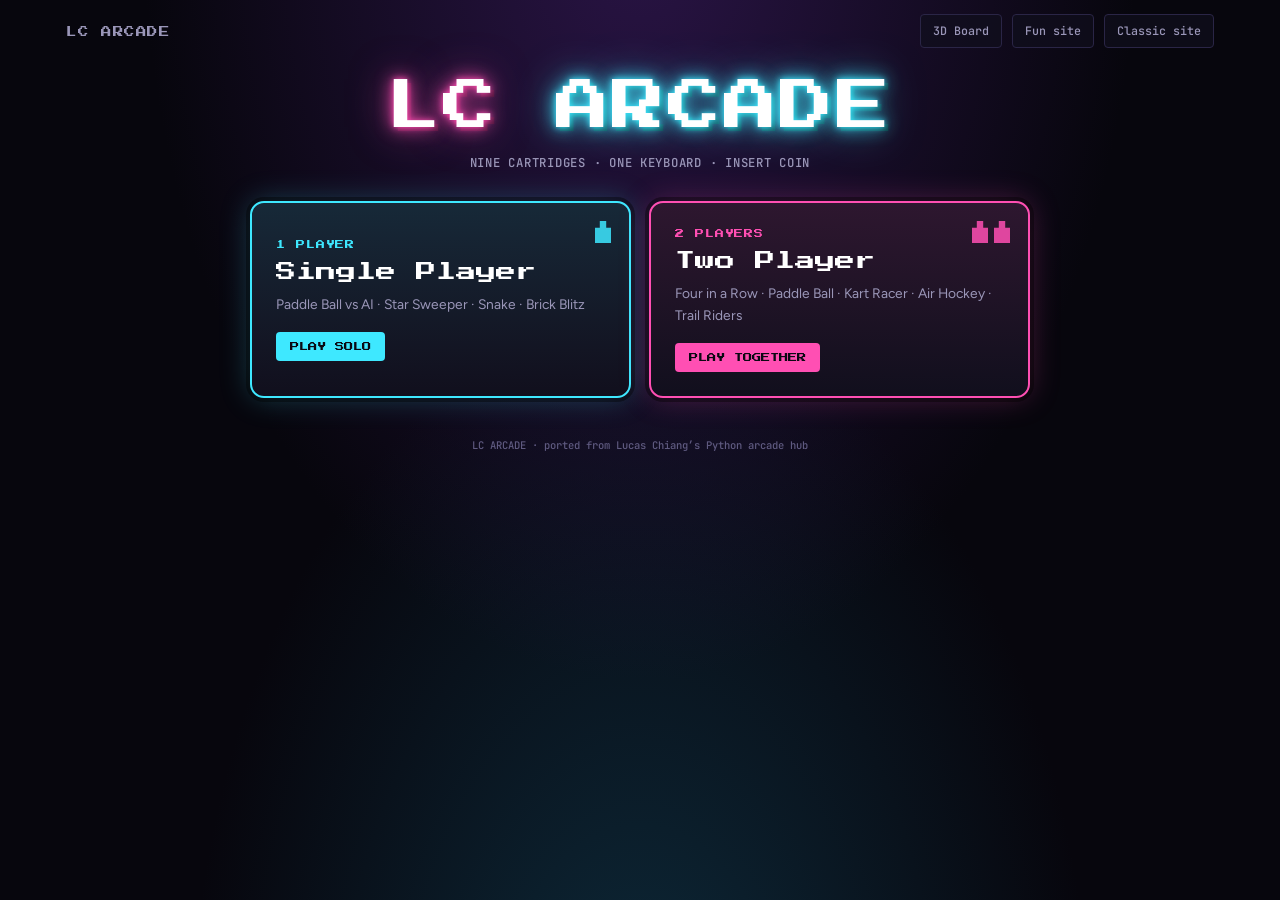
==== arcade.html @ 2b87413f "Add LC Arcade: nine-game web port of the Python arcade hub Reached by typing 'game' or 'arcade' in t" ====
<!doctype html>
<html lang="en">
<head>
<meta charset="UTF-8">
<meta name="viewport" content="width=device-width, initial-scale=1.0, viewport-fit=cover">
<meta name="description" content="LC Arcade — nine retro games by Lucas Chiang. Four solo, five for two players on one keyboard.">
<title>LC Arcade</title>
<link rel="icon" type="image/svg+xml" href="assets/favicon.svg">
<link rel="preconnect" href="https://fonts.googleapis.com">
<link rel="preconnect" href="https://fonts.gstatic.com" crossorigin>
<link rel="stylesheet" href="https://fonts.googleapis.com/css2?family=Press+Start+2P&family=JetBrains+Mono:wght@400;500;700&family=Figtree:wght@400;500;600&display=swap">
<style>
/* One committed look: an arcade cabinet in a dark room. Neon marquee, CRT glass, cartridge slots. */
:root{
  --bg:#07060d; --panel:#110f1d; --panel2:#181530; --fg:#f2f0ff; --muted:#9a96b8; --line:#2a2546;
  --cyan:#3ee8ff; --pink:#ff4fb3; --amber:#ffc23e; --green:#46f08f; --red:#ff5b6b; --violet:#a98bff;
  --pixel:"Press Start 2P",ui-monospace,monospace; --mono:"JetBrains Mono",ui-monospace,Menlo,monospace; --body:"Figtree",system-ui,sans-serif;
  color-scheme:dark;
}
*{box-sizing:border-box}
[hidden]{display:none!important}
html,body{margin:0;min-height:100%;background:var(--bg);color:var(--fg);font:15px/1.6 var(--body);-webkit-font-smoothing:antialiased}
body{background:radial-gradient(ellipse at 50% -10%,#2a1446 0%,transparent 55%),radial-gradient(ellipse at 50% 120%,#0d2a3a 0%,transparent 50%),var(--bg);min-height:100vh}
a{color:inherit}
button{font:inherit;color:inherit}
:focus-visible{outline:2px solid var(--amber);outline-offset:3px}
.wrap{max-width:1180px;margin:0 auto;padding-inline:16px;padding-block:0}

/* top bar */
.top{display:flex;align-items:center;gap:10px;flex-wrap:wrap;padding:calc(14px + env(safe-area-inset-top,0px)) 0 10px}
.top .sp{flex:1}
.lnk{display:inline-flex;align-items:center;gap:6px;height:34px;padding:0 12px;border:1px solid var(--line);border-radius:4px;text-decoration:none;font:500 .78rem var(--mono);color:var(--muted);background:rgba(17,15,29,.7)}
.lnk:hover{color:var(--fg);border-color:var(--cyan)}
.brand{font:400 .7rem var(--pixel);letter-spacing:.06em;text-decoration:none;color:var(--muted)}

/* marquee */
.marquee{margin:18px auto 8px;text-align:center;position:relative}
.marquee h1{margin:0;font:400 clamp(1.6rem,6vw,3.6rem)/1.15 var(--pixel);letter-spacing:.04em;color:#fff;
  text-shadow:0 0 6px var(--pink),0 0 18px var(--pink),0 0 42px rgba(255,79,179,.6),4px 4px 0 #3a0f2e}
.marquee h1 span{color:#fff;text-shadow:0 0 6px var(--cyan),0 0 18px var(--cyan),0 0 42px rgba(62,232,255,.6),4px 4px 0 #0b2b33}
.marquee p{margin:16px 0 0;font:500 .82rem var(--mono);color:var(--muted);letter-spacing:.06em}
.flick{animation:flick 6s infinite}
@keyframes flick{0%,96%,100%{opacity:1}97%{opacity:.55}98%{opacity:1}99%{opacity:.7}}
@media (prefers-reduced-motion: reduce){.flick{animation:none}}

/* mode picker */
.modes{display:grid;grid-template-columns:repeat(2,minmax(0,1fr));gap:18px;margin:30px auto 0;max-width:780px}
.mode{all:unset;cursor:pointer;position:relative;padding:26px 24px 24px;border:2px solid var(--c);border-radius:14px;background:linear-gradient(180deg,color-mix(in srgb,var(--c) 12%,var(--panel)),var(--panel));
  box-shadow:0 0 0 4px rgba(0,0,0,.4),0 0 30px color-mix(in srgb,var(--c) 25%,transparent);transition:transform .15s,box-shadow .15s;overflow:hidden}
.mode:hover,.mode:focus-visible{transform:translateY(-4px);box-shadow:0 0 0 4px rgba(0,0,0,.4),0 0 44px color-mix(in srgb,var(--c) 45%,transparent)}
.mode:focus-visible{outline:2px solid var(--amber);outline-offset:4px}
.mode .k{font:400 .6rem var(--pixel);color:var(--c);letter-spacing:.1em}
.mode h2{margin:10px 0 8px;font:400 clamp(1rem,2.6vw,1.35rem)/1.3 var(--pixel);color:#fff}
.mode p{margin:0;color:var(--muted);font-size:.92rem}
.mode .go{display:inline-block;margin-top:16px;font:400 .62rem var(--pixel);padding:10px 14px;background:var(--c);color:#0a0812;border-radius:4px}
.mode .players{position:absolute;right:18px;top:18px;display:flex;gap:6px}
.mode .players i{width:16px;height:22px;background:var(--c);clip-path:polygon(30% 0,70% 0,70% 30%,100% 30%,100% 100%,0 100%,0 30%,30% 30%);opacity:.85}
@media (max-width:640px){.modes{grid-template-columns:1fr}}

/* game grid */
.sec-h{display:flex;align-items:center;gap:12px;flex-wrap:wrap;margin:26px 0 16px}
.sec-h h2{margin:0;font:400 clamp(.9rem,2.4vw,1.2rem) var(--pixel);color:#fff}
.sec-h p{margin:0;color:var(--muted);font:500 .78rem var(--mono)}
.sec-h .sp{flex:1}
.grid{display:grid;gap:16px;margin:0 auto}
.grid.solo{grid-template-columns:repeat(2,minmax(0,1fr));max-width:860px}
.grid.duo{grid-template-columns:repeat(6,minmax(0,1fr))}
.grid.duo .cart{grid-column:span 2}.grid.duo .cart:nth-child(4){grid-column:2 / span 2}
@media (max-width:900px){.grid.duo{grid-template-columns:repeat(2,minmax(0,1fr))}.grid.duo .cart,.grid.duo .cart:nth-child(4){grid-column:auto}}
@media (max-width:600px){.grid.solo,.grid.duo{grid-template-columns:1fr}}
.cart{all:unset;cursor:pointer;display:flex;flex-direction:column;border-radius:10px;background:var(--panel);border:1.5px solid var(--line);overflow:hidden;transition:transform .15s,border-color .15s,box-shadow .15s;position:relative}
.cart:hover,.cart:focus-visible{transform:translateY(-3px);border-color:var(--c);box-shadow:0 0 28px color-mix(in srgb,var(--c) 30%,transparent)}
.cart:focus-visible{outline:2px solid var(--amber);outline-offset:3px}
.cart .shot{position:relative;aspect-ratio:800/560;background:#000;border-bottom:1.5px solid var(--line)}
.cart canvas{width:100%;height:100%;display:block}
.cart .shot::after{content:"";position:absolute;inset:0;background:repeating-linear-gradient(0deg,rgba(0,0,0,.18) 0 1px,transparent 1px 3px);pointer-events:none}
.cart .meta{padding:12px 14px 14px;display:flex;flex-direction:column;gap:4px}
.cart h3{margin:0;font:400 .72rem/1.5 var(--pixel);color:#fff}
.cart .d{color:var(--muted);font-size:.86rem}
.cart .ctl{font:500 .7rem var(--mono);color:var(--c);letter-spacing:.03em}
.cart .best{position:absolute;top:8px;right:8px;font:500 .62rem var(--mono);background:rgba(7,6,13,.85);border:1px solid var(--c);color:var(--c);padding:3px 7px;border-radius:3px}
.cart .notch{position:absolute;top:0;left:50%;width:46px;height:8px;margin-left:-23px;background:var(--bg);border-radius:0 0 6px 6px}
.back{all:unset;cursor:pointer;font:400 .6rem var(--pixel);padding:10px 14px;border:1.5px solid var(--line);border-radius:4px;color:var(--muted)}
.back:hover{color:#fff;border-color:var(--cyan)}.back:focus-visible{outline:2px solid var(--amber)}

/* cabinet / game view */
.cab{margin:10px auto 0;max-width:min(1000px,calc((100vh - 170px) * 1.4286 + 40px));}
.cab-bar{display:flex;align-items:center;gap:10px;flex-wrap:wrap;margin-bottom:10px}
.cab-bar h2{margin:0;font:400 clamp(.75rem,2vw,1rem) var(--pixel);color:#fff}
.cab-bar .st{margin-left:auto;font:500 .8rem var(--mono);color:var(--amber);font-variant-numeric:tabular-nums}
.bezel{position:relative;padding:18px;border-radius:22px;background:linear-gradient(160deg,#221d3c,#0e0c1a);box-shadow:inset 0 0 0 2px #2f2852,0 20px 60px rgba(0,0,0,.6),0 0 60px color-mix(in srgb,var(--c,#3ee8ff) 18%,transparent)}
.screen{position:relative;aspect-ratio:800/560;border-radius:14px;overflow:hidden;background:#000;box-shadow:inset 0 0 40px rgba(0,0,0,.9)}
.screen canvas{position:absolute;inset:0;width:100%;height:100%;display:block;touch-action:none}
.screen::after{content:"";position:absolute;inset:0;pointer-events:none;background:repeating-linear-gradient(0deg,rgba(0,0,0,.16) 0 1px,transparent 1px 3px),radial-gradient(ellipse at center,transparent 60%,rgba(0,0,0,.55));}
.ovl{position:absolute;inset:0;display:grid;place-items:center;text-align:center;padding:16px;background:rgba(5,4,12,.66);backdrop-filter:blur(2px);z-index:2}
.ovl h3{margin:0 0 10px;font:400 clamp(1rem,3.6vw,1.8rem)/1.4 var(--pixel);color:#fff;text-shadow:0 0 14px var(--c,#3ee8ff)}
.ovl p{margin:0 auto 14px;max-width:46ch;color:#d6d2f0;font-size:.95rem}
.ovl .keys{display:flex;gap:6px;flex-wrap:wrap;justify-content:center;margin:0 0 18px}
.ovl .keys span{font:500 .72rem var(--mono);border:1px solid var(--line);background:rgba(17,15,29,.8);padding:4px 9px;border-radius:4px;color:var(--fg)}
.btn{all:unset;cursor:pointer;font:400 .62rem var(--pixel);padding:12px 16px;border-radius:4px;background:var(--c,#3ee8ff);color:#0a0812;margin:0 4px}
.btn.alt{background:transparent;border:1.5px solid var(--line);color:var(--fg)}
.btn:focus-visible{outline:2px solid #fff;outline-offset:3px}
.blink{animation:blink 1.1s steps(1) infinite}
@keyframes blink{50%{opacity:0}}
@media (prefers-reduced-motion: reduce){.blink{animation:none}}
.hint{margin-top:10px;text-align:center;font:500 .72rem var(--mono);color:var(--muted)}
.touch-note{margin-top:8px;text-align:center;font:500 .74rem var(--mono);color:var(--amber)}
.foot{margin:40px 0 24px;text-align:center;font:500 .7rem var(--mono);color:#5f5a80}
</style>
</head>
<body>
<div class="wrap">
  <header class="top">
    <a class="brand" href="#" id="homeLink">LC ARCADE</a><span class="sp"></span>
    <a class="lnk" href="board.html">3D Board</a><a class="lnk" href="fun.html">Fun site</a><a class="lnk" href="index.html">Classic site</a>
  </header>

  <!-- HOME -->
  <section id="vHome">
    <div class="marquee"><h1 class="flick">LC <span>ARCADE</span></h1><p>NINE CARTRIDGES · ONE KEYBOARD · INSERT COIN</p></div>
    <div class="modes">
      <button class="mode" type="button" data-mode="solo" style="--c:var(--cyan)"><span class="players"><i></i></span><div class="k">1 PLAYER</div><h2>Single Player</h2><p>Paddle Ball vs AI · Star Sweeper · Snake · Brick Blitz</p><span class="go">PLAY SOLO</span></button>
      <button class="mode" type="button" data-mode="duo" style="--c:var(--pink)"><span class="players"><i></i><i></i></span><div class="k">2 PLAYERS</div><h2>Two Player</h2><p>Four in a Row · Paddle Ball · Kart Racer · Air Hockey · Trail Riders</p><span class="go">PLAY TOGETHER</span></button>
    </div>
  </section>

  <!-- GAME LIST -->
  <section id="vList" hidden>
    <div class="sec-h"><button class="back" type="button" data-nav="home">← BACK</button><h2 id="listTitle"></h2><p id="listSub"></p></div>
    <div class="grid" id="grid"></div>
  </section>

  <!-- GAME -->
  <section id="vGame" hidden>
    <div class="cab">
      <div class="cab-bar"><button class="back" type="button" id="gBack">← MENU</button><h2 id="gTitle"></h2><span class="st" id="gStatus"></span></div>
      <div class="bezel" id="bezel"><div class="screen"><canvas id="cv" width="800" height="560" aria-label="Game screen"></canvas>
        <div class="ovl" id="ovl"><div><h3 id="oTitle"></h3><p id="oText"></p><div class="keys" id="oKeys"></div><div id="oBtns"></div></div></div></div></div>
      <div class="hint" id="gHint">Esc pauses · P pauses · M returns to the menu</div>
      <div class="touch-note" id="touchNote" hidden>Two-player games need a keyboard.</div>
    </div>
  </section>
  <div class="foot">LC ARCADE · ported from Lucas Chiang’s Python arcade hub</div>
</div>

<script>
(function(){
'use strict';
const W=800,H=560,$=s=>document.querySelector(s);
const coarse=matchMedia('(pointer: coarse)').matches;
const store={get(k){try{return localStorage.getItem(k)}catch(e){return null}},set(k,v){try{localStorage.setItem(k,v)}catch(e){}}};
const rnd=(a,b)=>a+Math.random()*(b-a),pick=a=>a[Math.random()*a.length|0],clamp=(v,a,b)=>Math.max(a,Math.min(b,v));
const C={cyan:'#3ee8ff',pink:'#ff4fb3',amber:'#ffc23e',green:'#46f08f',red:'#ff5b6b',violet:'#a98bff',fg:'#f2f0ff',muted:'#9a96b8'};
function glowRect(g,x,y,w,h,col,b){g.save();g.shadowColor=col;g.shadowBlur=b==null?14:b;g.fillStyle=col;g.fillRect(x,y,w,h);g.restore()}
function glowCirc(g,x,y,r,col,b){g.save();g.shadowColor=col;g.shadowBlur=b==null?16:b;g.fillStyle=col;g.beginPath();g.arc(x,y,r,0,6.283);g.fill();g.restore()}
function txt(g,s,x,y,sz,col,al,font){g.font=`${sz}px ${font||'"Press Start 2P",monospace'}`;g.fillStyle=col;g.textAlign=al||'center';g.textBaseline='middle';g.fillText(s,x,y);g.textAlign='left';g.textBaseline='alphabetic'}
function rr(g,x,y,w,h,r){g.beginPath();if(g.roundRect)g.roundRect(x,y,w,h,r);else g.rect(x,y,w,h)}

/* ================= GAMES ================= */
const G={};

/* ---------- Paddle Ball (vs AI / 2P) ---------- */
function paddleBall(vsAI){return{
  title:vsAI?'Paddle Ball':'Paddle Ball 2P',color:C.cyan,
  keys:vsAI?['↑ ↓ or W S','Mouse / touch','First to 7']:['P1: W S','P2: ↑ ↓','First to 7'],
  desc:vsAI?'Rally against the CPU paddle. The ball speeds up with every hit.':'Left vs right on one keyboard. First to seven.',
  init(){this.PW=14;this.PH=90;this.BS=14;this.p1=H/2-45;this.p2=H/2-45;this.s=[0,0];this.trail=[];this.serve(pick([-1,1]))},
  serve(d){this.bx=W/2;this.by=H/2;this.vx=6*d;this.vy=pick([-4,-3,3,4]);this.wait=40},
  step(k,api){const sp=9;if(vsAI){if(k.has('ArrowUp')||k.has('KeyW'))this.p1-=sp;if(k.has('ArrowDown')||k.has('KeyS'))this.p1+=sp;if(this.ptr!=null)this.p1+=(this.ptr-this.PH/2-this.p1)*.35;
      const t=this.by-this.PH/2+(this.vx>0?0:(H/2-this.by)*.5);if(Math.abs(t-this.p2)>5.5)this.p2+=t>this.p2?5.5:-5.5}
    else{if(k.has('KeyW'))this.p1-=sp;if(k.has('KeyS'))this.p1+=sp;if(k.has('ArrowUp'))this.p2-=sp;if(k.has('ArrowDown'))this.p2+=sp}
    this.p1=clamp(this.p1,0,H-this.PH);this.p2=clamp(this.p2,0,H-this.PH);
    if(this.wait>0){this.wait--;return}
    this.bx+=this.vx;this.by+=this.vy;this.trail.push([this.bx,this.by]);if(this.trail.length>12)this.trail.shift();
    if(this.by<=0||this.by>=H-this.BS){this.vy*=-1;this.by=clamp(this.by,0,H-this.BS);api.sfx('wall')}
    const hit=(py,dir)=>{const off=((this.by+this.BS/2)-(py+this.PH/2))/(this.PH/2);this.vx=dir*Math.min(15,Math.abs(this.vx)*1.05);this.vy=clamp(this.vy+off*3.2,-11,11);api.sfx('hit')};
    if(this.vx<0&&this.bx<=30+this.PW&&this.bx>=14&&this.by+this.BS>=this.p1&&this.by<=this.p1+this.PH){this.bx=30+this.PW;hit(this.p1,1)}
    if(this.vx>0&&this.bx+this.BS>=W-30-this.PW&&this.bx<=W-14&&this.by+this.BS>=this.p2&&this.by<=this.p2+this.PH){this.bx=W-30-this.PW-this.BS;hit(this.p2,-1)}
    if(this.bx<-20){this.s[1]++;api.sfx('point');this.serve(1)}else if(this.bx>W+20){this.s[0]++;api.sfx('point');this.serve(-1)}
    const R=vsAI?'CPU':'P2';api.status(`P1 ${this.s[0]} — ${this.s[1]} ${R}`);
    if(Math.max(...this.s)>=7){const p1=this.s[0]>this.s[1];api.over(p1?'PLAYER 1 WINS':(vsAI?'CPU WINS':'PLAYER 2 WINS'),`${this.s[0]} – ${this.s[1]}`,vsAI&&p1?{key:'paddle',val:this.s[0]-this.s[1],label:'margin'}:null)}},
  draw(g){g.fillStyle='#05060f';g.fillRect(0,0,W,H);for(let y=8;y<H;y+=28)glowRect(g,W/2-3,y,6,14,'rgba(169,139,255,.6)',6);
    txt(g,String(this.s[0]),W/2-90,60,40,'rgba(62,232,255,.5)');txt(g,String(this.s[1]),W/2+90,60,40,'rgba(255,79,179,.5)');
    glowRect(g,30,this.p1,this.PW,this.PH,C.cyan,18);glowRect(g,W-30-this.PW,this.p2,this.PW,this.PH,C.pink,18);
    this.trail.forEach(([x,y],i)=>{g.fillStyle=`rgba(255,255,255,${i/30})`;g.fillRect(x+3,y+3,this.BS-6,this.BS-6)});glowRect(g,this.bx,this.by,this.BS,this.BS,'#fff',16)},
  pointer(t,x,y){if(vsAI)this.ptr=t==='up'?null:y}
}}
G.paddle=paddleBall(true);G.paddle2=paddleBall(false);

/* ---------- Star Sweeper ---------- */
G.stars={title:'Star Sweeper',color:C.red,keys:['← → or A D','Space to fire','Touch: drag + auto-fire'],desc:'Clear the descending drone fleet wave after wave. Three lives.',
  init(){this.x=W/2-23;this.lives=3;this.score=0;this.wave=1;this.b=[];this.eb=[];this.cd=0;this.inv=0;this.fx=[];this.sky=Array.from({length:90},()=>[rnd(0,W),rnd(0,H),rnd(.3,1.6)]);this.spawn()},
  spawn(){this.e=[];for(let r=0;r<4;r++)for(let c=0;c<8;c++)this.e.push({x:60+c*80,y:60+r*50,a:1,t:r});this.dir=1;this.spd=1.2+.3*(this.wave-1);this.fire=.02+.005*(this.wave-1)},
  step(k,api){this.sky.forEach(s=>{s[1]+=s[2];if(s[1]>H)s[1]=0});if(this.cd>0)this.cd--;if(this.inv>0)this.inv--;
    let mv=0;if(k.has('ArrowLeft')||k.has('KeyA'))mv=-1;if(k.has('ArrowRight')||k.has('KeyD'))mv=1;this.x+=mv*8;if(this.ptr!=null)this.x+=(this.ptr-23-this.x)*.3;this.x=clamp(this.x,10,W-56);
    if((k.has('Space')||this.ptr!=null)&&this.cd===0){this.b.push([this.x+21,H-62]);this.cd=this.ptr!=null?12:8;api.sfx('shoot')}
    this.b.forEach(b=>b[1]-=10);this.b=this.b.filter(b=>b[1]>-14);this.eb.forEach(b=>b[1]+=6);this.eb=this.eb.filter(b=>b[1]<H+14);
    const al=this.e.filter(e=>e.a);if(al.length){const mn=Math.min(...al.map(e=>e.x)),mx=Math.max(...al.map(e=>e.x));
      if((mx+30>=W-10&&this.dir>0)||(mn-30<=10&&this.dir<0)){this.dir*=-1;al.forEach(e=>e.y+=18)}
      al.forEach(e=>{e.x+=this.dir*this.spd;if(Math.random()<this.fire/al.length*3)this.eb.push([e.x+14,e.y+20])})}
    for(const b of this.b)for(const e of al)if(e.a&&b[0]>e.x-2&&b[0]<e.x+32&&b[1]>e.y-6&&b[1]<e.y+22){e.a=0;b[1]=-99;this.score+=10*(4-e.t);api.sfx('boom');for(let i=0;i<12;i++)this.fx.push({x:e.x+14,y:e.y+9,vx:rnd(-3,3),vy:rnd(-3,3),l:1,c:pick([C.red,C.amber,C.pink])});break}
    if(this.inv===0)for(const b of this.eb)if(b[0]>this.x&&b[0]<this.x+46&&b[1]>H-62&&b[1]<H-34){b[1]=H+99;this.lives--;this.inv=60;api.sfx('hurt');if(this.lives<=0)return this.end(api)}
    if(this.e.some(e=>e.a&&e.y+20>=H-62))return this.end(api);
    if(!this.e.some(e=>e.a)){this.wave++;this.spawn();api.sfx('point')}
    this.fx.forEach(p=>{p.x+=p.vx;p.y+=p.vy;p.l-=.03});this.fx=this.fx.filter(p=>p.l>0);
    api.status(`SCORE ${this.score}  LIVES ${this.lives}  WAVE ${this.wave}`)},
  end(api){api.over('GAME OVER',`Score ${this.score} · wave ${this.wave}`,{key:'stars',val:this.score,label:'pts'})},
  draw(g){g.fillStyle='#02030a';g.fillRect(0,0,W,H);this.sky.forEach(([x,y,s])=>{g.fillStyle=`rgba(200,210,255,${s/2})`;g.fillRect(x,y,s,s)});
    this.e.forEach(e=>{if(!e.a)return;const col=[C.pink,C.red,C.amber,C.violet][e.t];g.save();g.shadowColor=col;g.shadowBlur=10;g.fillStyle=col;g.fillRect(e.x,e.y,28,16);g.fillStyle='#02030a';g.fillRect(e.x+6,e.y+5,5,5);g.fillRect(e.x+17,e.y+5,5,5);
      g.fillStyle=col;for(let i=0;i<4;i++){g.fillRect(e.x+2+i*7,e.y-5,3,5);g.fillRect(e.x+2+i*7,e.y+16,3,5)}g.restore()});
    if(!(this.inv>0&&(this.inv>>2)%2)){const x=this.x,y=H-62;g.save();g.shadowColor=C.cyan;g.shadowBlur=18;g.fillStyle=C.cyan;g.beginPath();g.moveTo(x+23,y);g.lineTo(x+46,y+26);g.lineTo(x+30,y+20);g.lineTo(x+23,y+28);g.lineTo(x+16,y+20);g.lineTo(x,y+26);g.closePath();g.fill();g.restore();glowCirc(g,x+23,y+30,4,C.amber,12)}
    this.b.forEach(b=>glowRect(g,b[0],b[1],4,12,C.amber,10));this.eb.forEach(b=>glowRect(g,b[0],b[1],4,12,C.pink,10));
    this.fx.forEach(p=>{g.globalAlpha=p.l;g.fillStyle=p.c;g.fillRect(p.x,p.y,3,3)});g.globalAlpha=1;
    for(let i=0;i<this.lives;i++){g.fillStyle=C.cyan;g.beginPath();g.moveTo(20+i*26,H-14);g.lineTo(30+i*26,H-28);g.lineTo(40+i*26,H-14);g.fill()}},
  pointer(t,x){this.ptr=t==='up'?null:x}};

/* ---------- Snake ---------- */
G.snake={title:'Snake',color:C.green,keys:['Arrow keys or WASD','Swipe on touch'],desc:'Eat, grow, and don’t hit the walls or yourself. It speeds up as you grow.',
  init(){this.CS=20;this.cols=W/20;this.rows=H/20;const cx=this.cols>>1,cy=this.rows>>1;this.sn=[[cx,cy],[cx-1,cy],[cx-2,cy]];this.d=[1,0];this.q=[];this.score=0;this.ms=110;this.acc=0;this.food=this.place();this.pulse=0},
  place(){for(;;){const p=[Math.random()*this.cols|0,Math.random()*this.rows|0];if(!this.sn.some(s=>s[0]===p[0]&&s[1]===p[1]))return p}},
  turn(d){const last=this.q.length?this.q[this.q.length-1]:this.d;if(d[0]===-last[0]&&d[1]===-last[1])return;if(d[0]===last[0]&&d[1]===last[1])return;if(this.q.length<3)this.q.push(d)},
  key(code,down){if(!down)return;const m={ArrowUp:[0,-1],KeyW:[0,-1],ArrowDown:[0,1],KeyS:[0,1],ArrowLeft:[-1,0],KeyA:[-1,0],ArrowRight:[1,0],KeyD:[1,0]}[code];if(m)this.turn(m)},
  step(k,api){this.pulse+=.1;this.acc+=1000/60;if(this.acc<this.ms)return;this.acc=0;if(this.q.length)this.d=this.q.shift();
    const h=[this.sn[0][0]+this.d[0],this.sn[0][1]+this.d[1]];
    if(h[0]<0||h[1]<0||h[0]>=this.cols||h[1]>=this.rows||this.sn.some(s=>s[0]===h[0]&&s[1]===h[1])){api.sfx('hurt');return api.over('GAME OVER',`Length ${this.sn.length} · score ${this.score}`,{key:'snake',val:this.score,label:'pts'})}
    this.sn.unshift(h);if(h[0]===this.food[0]&&h[1]===this.food[1]){this.score++;this.food=this.place();this.ms=Math.max(55,this.ms-3);api.sfx('eat')}else this.sn.pop();
    api.status(`SCORE ${this.score}  LENGTH ${this.sn.length}`)},
  draw(g){g.fillStyle='#03080a';g.fillRect(0,0,W,H);g.strokeStyle='rgba(70,240,143,.05)';for(let x=0;x<=W;x+=20){g.beginPath();g.moveTo(x,0);g.lineTo(x,H);g.stroke()}for(let y=0;y<=H;y+=20){g.beginPath();g.moveTo(0,y);g.lineTo(W,y);g.stroke()}
    const [fx,fy]=this.food;glowCirc(g,fx*20+10,fy*20+10,7+Math.sin(this.pulse)*1.5,C.red,18);
    this.sn.forEach(([x,y],i)=>{const t=i/this.sn.length;g.save();g.shadowColor=C.green;g.shadowBlur=i?6:16;g.fillStyle=`hsl(${145-t*30},90%,${60-t*25}%)`;rr(g,x*20+1,y*20+1,18,18,i?4:6);g.fill();g.restore()});
    const [hx,hy]=this.sn[0];g.fillStyle='#03080a';const ex=this.d[1]?[5,13]:[this.d[0]>0?13:5,this.d[0]>0?13:5],ey=this.d[0]?[5,13]:[this.d[1]>0?13:5,this.d[1]>0?13:5];g.fillRect(hx*20+ex[0]-1,hy*20+ey[0]-1,3,3);g.fillRect(hx*20+ex[1]-1,hy*20+ey[1]-1,3,3)},
  pointer(t,x,y){if(t==='down')this.sw=[x,y];else if(t==='up'&&this.sw){const dx=x-this.sw[0],dy=y-this.sw[1];if(Math.max(Math.abs(dx),Math.abs(dy))>24)this.turn(Math.abs(dx)>Math.abs(dy)?[Math.sign(dx),0]:[0,Math.sign(dy)]);this.sw=null}}};

/* ---------- Brick Blitz ---------- */
G.bricks={title:'Brick Blitz',color:C.amber,keys:['← → or A D','Mouse / touch','Space to launch'],desc:'Bounce the ball to clear every brick. Where it hits the paddle sets the angle.',
  init(){this.pw=100;this.px=W/2-50;this.lives=3;this.score=0;this.level=1;this.build();this.reset()},
  build(){this.br=[];const cols=10,bw=W/cols,col=[C.red,'#ff8a3e',C.amber,C.green,C.cyan];for(let r=0;r<5;r++)for(let c=0;c<cols;c++)this.br.push({x:c*bw+2,y:50+r*24,w:bw-4,h:20,a:1,c:col[r],p:(5-r)*5})},
  reset(){this.stuck=true;this.bx=this.px+this.pw/2-6;this.by=H-48;const s=4.5+(this.level-1)*.6;this.vx=s*(Math.random()<.5?-1:1);this.vy=-s},
  step(k,api){let mv=0;if(k.has('ArrowLeft')||k.has('KeyA'))mv=-1;if(k.has('ArrowRight')||k.has('KeyD'))mv=1;this.px+=mv*10;if(this.ptr!=null)this.px+=(this.ptr-this.pw/2-this.px)*.4;this.px=clamp(this.px,0,W-this.pw);
    if(this.stuck){this.bx=this.px+this.pw/2-6;this.by=H-48;if(k.has('Space')||this.tap){this.stuck=false;this.tap=false}api.status(`SCORE ${this.score}  LIVES ${this.lives}  LEVEL ${this.level}`);return}
    this.bx+=this.vx;this.by+=this.vy;if(this.bx<=0||this.bx>=W-12){this.vx*=-1;this.bx=clamp(this.bx,0,W-12);api.sfx('wall')}if(this.by<=0){this.vy=Math.abs(this.vy);api.sfx('wall')}
    const py=H-30;if(this.vy>0&&this.by+12>=py&&this.by+12<=py+16&&this.bx+12>=this.px&&this.bx<=this.px+this.pw){const off=(this.bx+6-(this.px+this.pw/2))/(this.pw/2),sp=Math.hypot(this.vx,this.vy);const a=off*1.05;this.vx=sp*Math.sin(a);this.vy=-Math.abs(sp*Math.cos(a));api.sfx('hit')}
    for(const b of this.br){if(!b.a)continue;if(this.bx+12>b.x&&this.bx<b.x+b.w&&this.by+12>b.y&&this.by<b.y+b.h){b.a=0;this.score+=b.p;const ox=Math.min(this.bx+12-b.x,b.x+b.w-this.bx),oy=Math.min(this.by+12-b.y,b.y+b.h-this.by);if(ox<oy)this.vx*=-1;else this.vy*=-1;api.sfx('brick');break}}
    if(this.by>H){this.lives--;api.sfx('hurt');if(this.lives<=0)return api.over('GAME OVER',`Score ${this.score} · level ${this.level}`,{key:'bricks',val:this.score,label:'pts'});this.reset()}
    if(!this.br.some(b=>b.a)){this.level++;this.build();this.reset();api.sfx('point')}
    api.status(`SCORE ${this.score}  LIVES ${this.lives}  LEVEL ${this.level}`)},
  draw(g){g.fillStyle='#07050d';g.fillRect(0,0,W,H);this.br.forEach(b=>{if(!b.a)return;g.save();g.shadowColor=b.c;g.shadowBlur=10;g.fillStyle=b.c;rr(g,b.x,b.y,b.w,b.h,3);g.fill();g.restore();g.fillStyle='rgba(255,255,255,.25)';g.fillRect(b.x+3,b.y+3,b.w-6,4)});
    g.save();g.shadowColor=C.cyan;g.shadowBlur=18;g.fillStyle=C.cyan;rr(g,this.px,H-30,this.pw,16,8);g.fill();g.restore();glowCirc(g,this.bx+6,this.by+6,6,'#fff',16);
    if(this.stuck)txt(g,coarse?'TAP TO LAUNCH':'SPACE TO LAUNCH',W/2,H/2+60,14,C.amber)},
  pointer(t,x){if(t==='up'){this.ptr=null;return}this.ptr=x;if(t==='down')this.tap=true}};

/* ---------- Four in a Row ---------- */
G.four={title:'Four in a Row',color:C.red,keys:['Click a column','or 1–7 keys'],desc:'Drop discs and line up four in any direction. Red goes first.',
  init(){this.R=6;this.Cn=7;this.cs=78;this.ox=(W-this.Cn*this.cs)/2;this.oy=(H-this.R*this.cs)/2+14;this.b=Array.from({length:this.R},()=>Array(this.Cn).fill(0));this.cur=1;this.done=false;this.win=null;this.hov=3;this.fall=null;this.sc=G.four._sc||(G.four._sc={1:0,2:0})},
  drop(c,api){if(this.done||this.fall)return;let r=-1;for(let i=this.R-1;i>=0;i--)if(!this.b[i][c]){r=i;break}if(r<0)return;this.fall={c,r,y:this.oy-this.cs,p:this.cur};api.sfx('hit')},
  check(r,c){const p=this.b[r][c];for(const [dr,dc] of [[0,1],[1,0],[1,1],[1,-1]]){let cells=[[r,c]];for(const s of[1,-1]){let rr=r+dr*s,cc=c+dc*s;while(rr>=0&&rr<this.R&&cc>=0&&cc<this.Cn&&this.b[rr][cc]===p){cells.push([rr,cc]);rr+=dr*s;cc+=dc*s}}if(cells.length>=4){cells.sort((a,b)=>a[0]-b[0]||a[1]-b[1]);return cells}}return null},
  step(k,api){const N={1:'RED',2:'YELLOW'};
    if(this.fall){const f=this.fall,ty=this.oy+f.r*this.cs;f.v=(f.v||0)+1.4;f.y+=f.v;if(f.y>=ty){this.b[f.r][f.c]=f.p;this.fall=null;api.sfx('wall');
        const w=this.check(f.r,f.c);if(w){this.done=true;this.win=w;this.sc[f.p]++;return api.over(`${N[f.p]} WINS`,`Red ${this.sc[1]} · Yellow ${this.sc[2]}`)}
        if(this.b[0].every(v=>v)){this.done=true;return api.over('DRAW','Board full')}this.cur=3-this.cur}}
    api.status(`${N[this.cur]}'S TURN   R${this.sc[1]} · Y${this.sc[2]}`)},
  key(code,down,api){if(!down)return;const m=/^Digit([1-7])$/.exec(code);if(m)this.drop(+m[1]-1,api);if(code==='ArrowLeft')this.hov=Math.max(0,this.hov-1);if(code==='ArrowRight')this.hov=Math.min(6,this.hov+1);if(code==='Enter'||code==='Space'||code==='ArrowDown')this.drop(this.hov,api)},
  draw(g){g.fillStyle='#070818';g.fillRect(0,0,W,H);const {ox,oy,cs}=this,col={1:C.red,2:'#ffd23e'};
    if(!this.done){const x=ox+this.hov*cs+cs/2;glowCirc(g,x,oy-26,cs/2-14,col[this.cur],20)}
    g.fillStyle='#1b2a8a';rr(g,ox-10,oy-10,this.Cn*cs+20,this.R*cs+20,16);g.fill();
    if(!this.done){g.fillStyle='rgba(255,255,255,.06)';g.fillRect(ox+this.hov*cs,oy,cs,this.R*cs)}
    if(this.fall){glowCirc(g,ox+this.fall.c*cs+cs/2,this.fall.y+cs/2,cs/2-9,col[this.fall.p],14)}
    g.save();g.fillStyle='#1b2a8a';g.beginPath();g.rect(ox-10,oy-10,this.Cn*cs+20,this.R*cs+20);for(let r=0;r<this.R;r++)for(let c=0;c<this.Cn;c++){g.moveTo(ox+c*cs+cs/2+cs/2-8,oy+r*cs+cs/2);g.arc(ox+c*cs+cs/2,oy+r*cs+cs/2,cs/2-8,0,6.283,true)}g.fill('evenodd');g.restore();
    for(let r=0;r<this.R;r++)for(let c=0;c<this.Cn;c++){const v=this.b[r][c],x=ox+c*cs+cs/2,y=oy+r*cs+cs/2;if(!v){g.fillStyle='#05061a';g.beginPath();g.arc(x,y,cs/2-9,0,6.283);g.fill();continue}
      glowCirc(g,x,y,cs/2-9,col[v],10);g.strokeStyle='rgba(0,0,0,.25)';g.lineWidth=4;g.beginPath();g.arc(x,y,cs/2-17,0,6.283);g.stroke();g.strokeStyle='rgba(255,255,255,.55)';g.lineWidth=2;g.beginPath();g.arc(x-6,y-6,10,Math.PI,Math.PI*1.5);g.stroke()}
    if(this.win){const a=this.win[0],b=this.win[this.win.length-1];g.save();g.shadowColor='#fff';g.shadowBlur=20;g.strokeStyle='#fff';g.lineWidth=8;g.lineCap='round';g.beginPath();g.moveTo(ox+a[1]*cs+cs/2,oy+a[0]*cs+cs/2);g.lineTo(ox+b[1]*cs+cs/2,oy+b[0]*cs+cs/2);g.stroke();g.restore()}},
  pointer(t,x,y,api){const c=Math.floor((x-this.ox)/this.cs);if(c>=0&&c<this.Cn){this.hov=c;if(t==='down')this.drop(c,api)}}};

/* ---------- Kart Racer ---------- */
G.kart={title:'Kart Racer',color:C.amber,keys:['P1: W A S D','P2: ↑ ← ↓ →','3 laps · hit the boost pads'],desc:'Three laps around the oval. Boost pads give a burst of speed. Grass slows you down.',
  init(){this.cx=W/2;this.cy=H/2;this.orx=345;this.ory=235;this.irx=175;this.iry=105;
    this.pads=[[W/2-42,48,84,30],[W/2-42,H-78,84,30],[48,H/2-22,30,44],[W-78,H/2-22,30,44]];
    this.trees=[];for(let a=0;a<360;a+=28){const r=a*Math.PI/180,tx=this.cx+Math.cos(r)*(this.orx+28),ty=this.cy+Math.sin(r)*(this.ory+22);if(tx>20&&tx<W-20&&ty>20&&ty<H-20)this.trees.push([tx,ty,10+Math.random()*6])}
    const mk=(ang,col,name)=>{const mrx=(this.orx+this.irx)/2,mry=(this.ory+this.iry)/2;return{x:this.cx+Math.cos(ang)*mrx,y:this.cy+Math.sin(ang)*mry,h:ang+Math.PI/2,v:0,col,name,laps:0,last:ang,prog:0,boost:0}};
    this.k=[mk(-.18,C.cyan,'P1'),mk(-.04,C.red,'P2')];this.cd=180;this.parts=[];this.skids=[];this.fin=false},
  onRoad(x,y){const i=((x-this.cx)/this.irx)**2+((y-this.cy)/this.iry)**2>=1,o=((x-this.cx)/this.orx)**2+((y-this.cy)/this.ory)**2<=1;return i&&o},
  onPad(x,y){return this.pads.some(([bx,by,bw,bh])=>x>=bx&&x<=bx+bw&&y>=by&&y<=by+bh)},
  drive(k,keys,[A,B,L,R],api){let turning=false;const turn=.35+.65*Math.min(1,Math.abs(k.v)/4);if(keys.has(L)){k.h-=.058*turn;turning=true}if(keys.has(R)){k.h+=.058*turn;turning=true}if(keys.has(A))k.v+=.2;if(keys.has(B))k.v-=.3;
    const road=this.onRoad(k.x,k.y);k.v*=road?.986:.9;
    if(turning&&Math.abs(k.v)>4.5&&road&&Math.random()<.35){const b=k.h+Math.PI;this.skids.push({x:k.x+Math.cos(b)*8,y:k.y+Math.sin(b)*8,l:40,h:k.h})}
    let mx=7.8;if(this.onPad(k.x,k.y)&&k.boost<=0){k.boost=50;api.sfx('boost')}if(k.boost>0){k.boost--;k.v=Math.max(k.v,11.5*.82);mx=11.5;if(Math.random()<.6){const b=k.h+Math.PI;this.parts.push({x:k.x+Math.cos(b)*14+rnd(-5,5),y:k.y+Math.sin(b)*14+rnd(-5,5),vx:Math.cos(b)*rnd(1.5,4),vy:Math.sin(b)*rnd(1.5,4),l:rnd(10,22),c:pick(['#fde047','#fbbf24','#f97316','#fb7185']),r:rnd(2,5)})}}
    if(!road&&Math.abs(k.v)>2&&Math.random()<.3)this.parts.push({x:k.x+rnd(-6,6),y:k.y+rnd(-6,6),vx:rnd(-1,1),vy:rnd(-1,1),l:rnd(6,14),c:'#8a9a6a',r:rnd(2,4)});
    k.v=clamp(k.v,-3.2,mx);k.x+=Math.cos(k.h)*k.v;k.y+=Math.sin(k.h)*k.v;
    const dx=k.x-this.cx,dy=k.y-this.cy,dn=Math.sqrt((dx/this.orx)**2+(dy/this.ory)**2);if(dn>1.04){const s=1.015/dn;k.x=this.cx+dx*s;k.y=this.cy+dy*s;k.v*=.65}
    const a=Math.atan2(k.y-this.cy,k.x-this.cx);let d=a-k.last;if(d>Math.PI)d-=2*Math.PI;if(d<-Math.PI)d+=2*Math.PI;k.prog+=d;k.last=a;if(k.prog>=2*Math.PI-.3){k.laps++;k.prog-=2*Math.PI;api.sfx('point')}},
  step(keys,api){if(this.cd>0){this.cd--;if(this.cd%60===0&&this.cd>0)api.sfx('wall');if(this.cd===0)api.sfx('boost');api.status(`GET READY… ${Math.ceil(this.cd/60)}`);return}
    this.drive(this.k[0],keys,['KeyW','KeyS','KeyA','KeyD'],api);this.drive(this.k[1],keys,['ArrowUp','ArrowDown','ArrowLeft','ArrowRight'],api);
    this.parts.forEach(p=>{p.l--;p.x+=p.vx;p.y+=p.vy;p.vx*=.9;p.vy*=.9});this.parts=this.parts.filter(p=>p.l>0);this.skids.forEach(s=>s.l-=.25);this.skids=this.skids.filter(s=>s.l>0);
    api.status(`P1 LAP ${Math.min(this.k[0].laps+1,3)}/3   P2 LAP ${Math.min(this.k[1].laps+1,3)}/3`);
    const w=this.k.find(k=>k.laps>=3);if(w)api.over(`${w.name} WINS THE RACE`,'Three laps complete')},
  draw(g){const {cx,cy,orx,ory,irx,iry}=this;g.fillStyle='#0b2414';g.fillRect(0,0,W,H);
    g.fillStyle='#14532d';g.beginPath();g.ellipse(cx,cy,orx+40,ory+30,0,0,6.283);g.fill();
    this.trees.forEach(([x,y,r])=>{g.fillStyle='rgba(0,0,0,.35)';g.beginPath();g.ellipse(x+5,y+r*.6,r,r*.5,0,0,6.283);g.fill();g.fillStyle='#3f2a1a';g.fillRect(x-2,y,4,r*.7);g.fillStyle='#166534';g.beginPath();g.arc(x,y-2,r,0,6.283);g.fill();g.fillStyle='#22863f';g.beginPath();g.arc(x-r*.3,y-r*.4,r*.5,0,6.283);g.fill()});
    g.fillStyle='#57534e';g.beginPath();g.ellipse(cx,cy,orx+10,ory+10,0,0,6.283);g.fill();
    g.fillStyle='#3f3f46';g.beginPath();g.ellipse(cx,cy,orx,ory,0,0,6.283);g.fill();g.fillStyle='#46464e';g.beginPath();g.ellipse(cx,cy,orx-18,ory-14,0,0,6.283);g.fill();
    const curbs=(rx,ry,step,w)=>{for(let i=0;i<360;i+=step){g.strokeStyle=(i/step)%2?'#f8fafc':'#ef4444';g.lineWidth=w;g.beginPath();g.ellipse(cx,cy,rx,ry,0,i*Math.PI/180,(i+step)*Math.PI/180);g.stroke()}};curbs(orx-3,ory-3,7,6);
    g.fillStyle='#166534';g.beginPath();g.ellipse(cx,cy,irx,iry,0,0,6.283);g.fill();curbs(irx+2,iry+2,9,5);
    g.fillStyle='rgba(255,255,255,.08)';txt(g,'LC',cx,cy+6,46,'rgba(255,255,255,.12)');
    const mrx=(orx+irx)/2,mry=(ory+iry)/2;g.strokeStyle='#a1a1aa';g.lineWidth=2;g.setLineDash([16,20]);g.beginPath();g.ellipse(cx,cy,mrx,mry,0,0,6.283);g.stroke();g.setLineDash([]);
    this.pads.forEach(([x,y,w,h])=>{g.save();g.shadowColor='#facc15';g.shadowBlur=12;g.fillStyle='#ca8a04';g.fillRect(x,y,w,h);g.restore();g.fillStyle='#eab308';g.fillRect(x+3,y+3,w-6,h-6);g.strokeStyle='#fef08a';g.lineWidth=2;
      const hz=w>h;for(let t=0;t<3;t++){g.beginPath();if(hz){g.moveTo(x+12+t*20,y+6);g.lineTo(x+22+t*20,y+h/2);g.lineTo(x+12+t*20,y+h-6)}else{g.moveTo(x+6,y+8+t*12);g.lineTo(x+w/2,y+14+t*12);g.lineTo(x+w-6,y+8+t*12)}g.stroke()}});
    for(let t=0;t<8;t++)for(let s=0;s<2;s++){const x=cx+irx+(orx-irx)*t/8,y=cy-6+s*6;g.fillStyle=(t+s)%2?'#0f172a':'#fff';g.fillRect(x,y,(orx-irx)/8,6)}
    this.skids.forEach(s=>{g.save();g.globalAlpha=s.l/40*.7;g.translate(s.x,s.y);g.rotate(s.h);g.fillStyle='#18181b';g.fillRect(-3,-6,6,3);g.fillRect(-3,3,6,3);g.restore()});
    this.parts.forEach(p=>{g.globalAlpha=Math.min(1,p.l/10);g.fillStyle=p.c;g.beginPath();g.arc(p.x,p.y,p.r,0,6.283);g.fill()});g.globalAlpha=1;
    [...this.k].sort((a,b)=>a.y-b.y).forEach(k=>{g.save();g.fillStyle='rgba(0,0,0,.45)';g.beginPath();g.ellipse(k.x+4,k.y+6,14,9,k.h,0,6.283);g.fill();g.translate(k.x,k.y);g.rotate(k.h);
      g.fillStyle='#111';[[-8,-9],[-8,6],[7,-9],[7,6]].forEach(([x,y])=>g.fillRect(x-3,y,7,3.5));
      g.fillStyle=k.col;g.shadowColor=k.col;g.shadowBlur=k.boost>0?18:6;rr(g,-12,-7,24,14,5);g.fill();g.shadowBlur=0;g.fillStyle='rgba(255,255,255,.35)';g.fillRect(-10,-5,18,3);g.fillStyle='#0b1220';rr(g,-2,-4.5,8,9,3);g.fill();g.fillStyle='#fff';g.beginPath();g.arc(-4,0,2.4,0,6.283);g.fill();g.restore()});
    g.fillStyle='rgba(7,6,13,.8)';rr(g,12,12,130,46,6);g.fill();txt(g,`P1 L${Math.min(this.k[0].laps+1,3)}/3`,77,27,10,C.cyan);txt(g,`P2 L${Math.min(this.k[1].laps+1,3)}/3`,77,45,10,C.red);
    if(this.cd>0)txt(g,String(Math.ceil(this.cd/60)),W/2,H/2,72,'#fff')}};

/* ---------- Air Hockey ---------- */
G.hockey={title:'Air Hockey',color:C.violet,keys:['P1: W A S D','P2: ↑ ← ↓ →','First to 5'],desc:'A perspective rink with momentum mallets. Hold a direction to wind up a harder hit.',
  init(){this.T=70;this.B=H-40;this.NL=40;this.NR=W-40;this.FL=110;this.FR=W-110;this.PR=28;this.KR=12;this.gt=H*.34;this.gb=H*.66;
    this.m=[{x:130,y:H/2,vx:0,vy:0,c:C.cyan},{x:W-130,y:H/2,vx:0,vy:0,c:C.pink}];this.s=[0,0];this.trail=[];this.reset(pick([-1,1]))},
  bounds(y){const t=clamp((y-this.T)/(this.B-this.T),0,1);return[this.FL+(this.NL-this.FL)*t,this.FR+(this.NR-this.FR)*t]},
  reset(d){this.px=W/2;this.py=(this.T+this.B)/2;const a=rnd(-.5,.5);this.vx=d*5.5*Math.cos(a);this.vy=5.5*Math.sin(a);this.cool=50;this.trail=[]},
  drive(m,keys,[U,D,L,R],side){let ax=0,ay=0;if(keys.has(U))ay-=.55;if(keys.has(D))ay+=.55;if(keys.has(L))ax-=.55;if(keys.has(R))ax+=.55;m.vx=(m.vx+ax)*.88;m.vy=(m.vy+ay)*.88;const sp=Math.hypot(m.vx,m.vy);if(sp>11){m.vx*=11/sp;m.vy*=11/sp}
    m.x+=m.vx;m.y+=m.vy;m.y=clamp(m.y,this.T+this.PR,this.B-this.PR);const [l,r]=this.bounds(m.y),mid=(l+r)/2;if(side<0)m.x=clamp(m.x,l+this.PR,mid-this.PR-4);else m.x=clamp(m.x,mid+this.PR+4,r-this.PR)},
  step(keys,api){this.drive(this.m[0],keys,['KeyW','KeyS','KeyA','KeyD'],-1);this.drive(this.m[1],keys,['ArrowUp','ArrowDown','ArrowLeft','ArrowRight'],1);
    if(this.cool>0)this.cool--;
    for(let sub=0;sub<2;sub++){this.px+=this.vx/2;this.py+=this.vy/2;
      if(this.py<this.T+this.KR){this.py=this.T+this.KR;this.vy=Math.abs(this.vy);api.sfx('wall')}if(this.py>this.B-this.KR){this.py=this.B-this.KR;this.vy=-Math.abs(this.vy);api.sfx('wall')}
      const [l,r]=this.bounds(this.py),inGoal=this.py>this.gt&&this.py<this.gb;
      if(this.px<l+this.KR){if(inGoal){if(this.px<l-this.KR*2&&this.cool===0){this.s[1]++;api.sfx('point');this.goal(1,api);return}}else{this.px=l+this.KR;this.vx=Math.abs(this.vx);api.sfx('wall')}}
      if(this.px>r-this.KR){if(inGoal){if(this.px>r+this.KR*2&&this.cool===0){this.s[0]++;api.sfx('point');this.goal(-1,api);return}}else{this.px=r-this.KR;this.vx=-Math.abs(this.vx);api.sfx('wall')}}
      for(const m of this.m){const dx=this.px-m.x,dy=this.py-m.y,d=Math.hypot(dx,dy),md=this.PR+this.KR;if(d<md&&d>0){const nx=dx/d,ny=dy/d;this.px=m.x+nx*md;this.py=m.y+ny*md;const rvx=this.vx-m.vx,rvy=this.vy-m.vy,vn=rvx*nx+rvy*ny;
          if(vn<0){this.vx-=1.9*vn*nx;this.vy-=1.9*vn*ny;this.vx+=m.vx*.45;this.vy+=m.vy*.45;api.sfx('hit')}}}}
    this.vx*=.995;this.vy*=.995;const sp=Math.hypot(this.vx,this.vy);if(sp>16){this.vx*=16/sp;this.vy*=16/sp}
    this.trail.push([this.px,this.py]);if(this.trail.length>14)this.trail.shift();
    api.status(`P1 ${this.s[0]} — ${this.s[1]} P2`)},
  goal(d,api){if(Math.max(...this.s)>=5){api.over(this.s[0]>this.s[1]?'PLAYER 1 WINS':'PLAYER 2 WINS',`${this.s[0]} – ${this.s[1]}`);return}this.reset(d)},
  draw(g){g.fillStyle='#07080f';g.fillRect(0,0,W,H);const {T,B,NL,NR,FL,FR}=this;
    g.fillStyle='#1d1640';g.beginPath();g.moveTo(FL-16,T-16);g.lineTo(FR+16,T-16);g.lineTo(NR+16,B+16);g.lineTo(NL-16,B+16);g.closePath();g.fill();
    const sg=g.createLinearGradient(0,T,0,B);sg.addColorStop(0,'#d7e6ff');sg.addColorStop(1,'#f4f8ff');g.fillStyle=sg;g.beginPath();g.moveTo(FL,T);g.lineTo(FR,T);g.lineTo(NR,B);g.lineTo(NL,B);g.closePath();g.fill();
    g.fillStyle='rgba(120,150,200,.25)';for(let y=T+14;y<B;y+=22){const [l,r]=this.bounds(y);for(let x=l+14;x<r-10;x+=22){g.beginPath();g.arc(x,y,1.2,0,6.283);g.fill()}}
    const ym=(T+B)/2,[lm,rm]=this.bounds(ym);g.strokeStyle='rgba(255,91,107,.7)';g.lineWidth=3;g.beginPath();const [lt,rt]=this.bounds(T),[lb,rb]=this.bounds(B);g.moveTo((lt+rt)/2,T);g.lineTo((lb+rb)/2,B);g.stroke();
    g.strokeStyle='rgba(91,140,255,.6)';g.lineWidth=2.5;g.beginPath();g.ellipse((lm+rm)/2,ym,70,52,0,0,6.283);g.stroke();
    [[this.gt,this.gb]].forEach(([a,b])=>{[-1,1].forEach(s=>{const [la]=this.bounds(a),[lb2]=this.bounds(b),[,ra]=this.bounds(a),[,rb2]=this.bounds(b);g.save();g.shadowColor=s<0?C.cyan:C.pink;g.shadowBlur=16;g.strokeStyle=s<0?C.cyan:C.pink;g.lineWidth=7;g.beginPath();if(s<0){g.moveTo(la-4,a);g.lineTo(lb2-4,b)}else{g.moveTo(ra+4,a);g.lineTo(rb2+4,b)}g.stroke();g.restore();
      g.fillStyle='#05050c';g.beginPath();if(s<0){g.moveTo(la-4,a);g.lineTo(la-24,a);g.lineTo(lb2-24,b);g.lineTo(lb2-4,b)}else{g.moveTo(ra+4,a);g.lineTo(ra+24,a);g.lineTo(rb2+24,b);g.lineTo(rb2+4,b)}g.fill()})});
    const sc=y=>.8+.25*clamp((y-T)/(B-T),0,1);
    this.trail.forEach(([x,y],i)=>{g.fillStyle=`rgba(255,194,62,${i/40})`;g.beginPath();g.arc(x,y,this.KR*sc(y)*(i/14),0,6.283);g.fill()});
    const disc=(x,y,r,col,top)=>{const k=sc(y);g.fillStyle='rgba(0,0,0,.25)';g.beginPath();g.ellipse(x+4,y+7,r*k,r*k*.6,0,0,6.283);g.fill();g.fillStyle=col;g.beginPath();g.ellipse(x,y+4,r*k,r*k*.62,0,0,6.283);g.fill();g.fillStyle=top;g.beginPath();g.ellipse(x,y,r*k,r*k*.62,0,0,6.283);g.fill();g.fillStyle='rgba(255,255,255,.45)';g.beginPath();g.ellipse(x-r*k*.25,y-r*k*.2,r*k*.3,r*k*.14,0,0,6.283);g.fill()};
    disc(this.px,this.py,this.KR,'#a8711a',C.amber);
    this.m.forEach(m=>{disc(m.x,m.y,this.PR,m.c==C.cyan?'#147a8a':'#8a1f5e',m.c);const k=sc(m.y);g.fillStyle='rgba(0,0,0,.25)';g.beginPath();g.ellipse(m.x,m.y-6*k,this.PR*.42*k,this.PR*.26*k,0,0,6.283);g.fill();g.fillStyle=m.c;g.beginPath();g.ellipse(m.x,m.y-9*k,this.PR*.38*k,this.PR*.24*k,0,0,6.283);g.fill()});
    txt(g,String(this.s[0]),W/2-60,36,26,C.cyan);txt(g,String(this.s[1]),W/2+60,36,26,C.pink);txt(g,':',W/2,36,22,C.muted)}};

/* ---------- Trail Riders ---------- */
G.trails={title:'Trail Riders',color:C.cyan,keys:['P1: W A S D','P2: ↑ ← ↓ →','First to 3 rounds'],desc:'Each rider leaves a solid trail. Box your opponent in and don’t crash into anything.',
  init(){this.cs=8;this.cols=W/8;this.rows=H/8;this.sc=[0,0];this.round()},
  round(){this.occ=new Uint8Array(this.cols*this.rows);this.p=[{x:12,y:this.rows>>1,d:[1,0],q:[],c:C.cyan,t:[]},{x:this.cols-13,y:this.rows>>1,d:[-1,0],q:[],c:'#ff9a3e',t:[]}];this.p.forEach((r,i)=>{this.occ[r.y*this.cols+r.x]=i+1;r.t.push([r.x,r.y])});this.tick=0;this.pause=60;this.crash=null},
  key(code,down){if(!down)return;const m=[{KeyW:[0,-1],KeyS:[0,1],KeyA:[-1,0],KeyD:[1,0]},{ArrowUp:[0,-1],ArrowDown:[0,1],ArrowLeft:[-1,0],ArrowRight:[1,0]}];
    m.forEach((map,i)=>{const d=map[code];if(!d)return;const r=this.p[i],last=r.q.length?r.q[r.q.length-1]:r.d;if(d[0]===-last[0]&&d[1]===-last[1])return;if(r.q.length<2)r.q.push(d)})},
  step(k,api){if(this.crash){this.crash.t--;if(this.crash.t<=0){if(Math.max(...this.sc)>=3)return api.over(this.sc[0]>this.sc[1]?'PLAYER 1 WINS':'PLAYER 2 WINS',`Rounds ${this.sc[0]} – ${this.sc[1]}`);this.round()}return}
    if(this.pause>0){this.pause--;api.status(`ROUND ${this.sc[0]+this.sc[1]+1} · GET READY`);return}
    if(++this.tick%3)return;
    const dead=[false,false];const heads=this.p.map(r=>{if(r.q.length)r.d=r.q.shift();return[r.x+r.d[0],r.y+r.d[1]]});
    heads.forEach((h,i)=>{if(h[0]<0||h[1]<0||h[0]>=this.cols||h[1]>=this.rows||this.occ[h[1]*this.cols+h[0]])dead[i]=true});
    if(heads[0][0]===heads[1][0]&&heads[0][1]===heads[1][1])dead[0]=dead[1]=true;
    if(dead[0]||dead[1]){api.sfx('boom');if(dead[0]&&!dead[1])this.sc[1]++;else if(dead[1]&&!dead[0])this.sc[0]++;this.crash={t:70,who:dead,at:heads};api.status(`P1 ${this.sc[0]} — ${this.sc[1]} P2   ${dead[0]&&dead[1]?'DRAW ROUND':(dead[0]?'P2 TAKES THE ROUND':'P1 TAKES THE ROUND')}`);return}
    this.p.forEach((r,i)=>{r.x=heads[i][0];r.y=heads[i][1];this.occ[r.y*this.cols+r.x]=i+1;r.t.push([r.x,r.y])});
    api.status(`P1 ${this.sc[0]} — ${this.sc[1]} P2`)},
  draw(g){g.fillStyle='#03040b';g.fillRect(0,0,W,H);g.strokeStyle='rgba(62,232,255,.06)';g.lineWidth=1;for(let x=0;x<=W;x+=32){g.beginPath();g.moveTo(x,0);g.lineTo(x,H);g.stroke()}for(let y=0;y<=H;y+=32){g.beginPath();g.moveTo(0,y);g.lineTo(W,y);g.stroke()}
    g.strokeStyle='rgba(62,232,255,.35)';g.lineWidth=2;g.strokeRect(1,1,W-2,H-2);
    this.p.forEach(r=>{g.save();g.shadowColor=r.c;g.shadowBlur=12;g.strokeStyle=r.c;g.lineWidth=5;g.lineCap='square';g.lineJoin='miter';g.beginPath();r.t.forEach(([x,y],i)=>{const X=x*8+4,Y=y*8+4;i?g.lineTo(X,Y):g.moveTo(X,Y)});g.stroke();g.restore();
      glowCirc(g,r.x*8+4,r.y*8+4,5,'#fff',18)});
    if(this.crash)this.crash.at.forEach((h,i)=>{if(!this.crash.who[i])return;const t=1-this.crash.t/70;g.strokeStyle=`rgba(255,255,255,${1-t})`;g.lineWidth=3;g.beginPath();g.arc(h[0]*8+4,h[1]*8+4,10+t*60,0,6.283);g.stroke()});
    txt(g,`${this.sc[0]}`,W/2-40,28,18,C.cyan);txt(g,`${this.sc[1]}`,W/2+40,28,18,'#ff9a3e');
    if(this.pause>0)txt(g,'READY',W/2,H/2,28,'#fff')}};

const SOLO=['paddle','stars','snake','bricks'],DUO=['four','paddle2','kart','hockey','trails'];

/* ================= sound ================= */
let AC=null;function sfx(k){try{if(store.get('lc-mute')==='1')return;AC=AC||new (window.AudioContext||window.webkitAudioContext)();const a=AC,n=a.currentTime,o=a.createOscillator(),gn=a.createGain();
  const m={hit:[440,660,.06,'square',.05],wall:[220,200,.04,'square',.03],point:[660,990,.18,'triangle',.06],shoot:[900,300,.08,'square',.025],boom:[160,40,.25,'sawtooth',.05],hurt:[300,80,.3,'sawtooth',.06],eat:[700,1100,.08,'triangle',.05],brick:[520,780,.05,'square',.035],boost:[200,800,.3,'sawtooth',.04]}[k]||[500,500,.05,'sine',.03];
  o.type=m[3];o.frequency.setValueAtTime(m[0],n);o.frequency.exponentialRampToValueAtTime(m[1],n+m[2]);gn.gain.setValueAtTime(m[4],n);gn.gain.exponentialRampToValueAtTime(.0001,n+m[2]);o.connect(gn);gn.connect(a.destination);o.start();o.stop(n+m[2]+.02)}catch(e){}}

/* ================= runtime ================= */
const cv=$('#cv'),g=cv.getContext('2d');let curId=null,cur=null,state='menu',raf=0,last=0,acc=0;const keys=new Set();
function fit(){const r=cv.getBoundingClientRect(),d=Math.min(devicePixelRatio||1,2);cv.width=Math.round(r.width*d)||W;cv.height=Math.round(r.height*d)||H;g.setTransform(cv.width/W,0,0,cv.height/H,0,0)}
const api={status:s=>{$('#gStatus').textContent=s},sfx,over:(title,text,rec)=>{if(state!=='play')return;state='over';let line=text;
  if(rec){const k='lc-arcade-'+rec.key,prev=+(store.get(k)||0);if(rec.val>prev){store.set(k,rec.val);line+=` · NEW BEST`}else line+=` · best ${prev} ${rec.label}`}
  setTimeout(()=>overlay(title,line,true),500)}};
function overlay(title,text,isOver){const d=G[curId];$('#oTitle').textContent=title;$('#oText').textContent=text||'';$('#oKeys').innerHTML=isOver?'':d.keys.map(k=>`<span>${k}</span>`).join('');
  const B=$('#oBtns');B.innerHTML='';const b=document.createElement('button');b.className='btn';b.type='button';b.textContent=isOver?'PLAY AGAIN':(state==='paused'?'RESUME':'START');b.addEventListener('click',()=>{if(state==='paused'){state='play';$('#ovl').hidden=true;cv.focus()}else begin()});B.appendChild(b);
  const m=document.createElement('button');m.className='btn alt';m.type='button';m.textContent='MENU';m.addEventListener('click',()=>show(SOLO.includes(curId)?'solo':'duo'));B.appendChild(m);
  $('#ovl').hidden=false;setTimeout(()=>b.focus({preventScroll:true}),30)}
function begin(){cur=Object.create(G[curId]);cur.init();api.status('');cur.step(new Set(),{status:api.status,sfx(){},over(){}});state='play';$('#ovl').hidden=true;acc=0;last=performance.now();cv.focus({preventScroll:true})}
function loop(now){raf=requestAnimationFrame(loop);if(!cur)return;let dt=Math.min(.1,(now-last)/1000);last=now;if(state==='play'&&!document.hidden){acc+=dt;let n=0;while(acc>=1/60&&n<6){cur.step(keys,api);acc-=1/60;n++;if(state!=='play')break}}cur.draw(g)}
function openGame(id){curId=id;const d=G[id];show('game');$('#gTitle').textContent=d.title.toUpperCase();$('#bezel').style.setProperty('--c',d.color);$('#ovl').style.setProperty('--c',d.color);
  $('#touchNote').hidden=!(coarse&&DUO.includes(id)&&id!=='four');fit();cur=Object.create(d);cur.init();state='ready';api.status('');overlay(d.title.toUpperCase(),d.desc,false);
  try{history.replaceState(null,'','#'+id)}catch(e){}}
function show(v){['home','list','game'].forEach(n=>$('#v'+n[0].toUpperCase()+n.slice(1)).hidden=n!==(v==='solo'||v==='duo'?'list':v));
  if(v!=='game'){state='menu';cur=null}
  if(v==='solo'||v==='duo')buildList(v);if(v==='home'){try{history.replaceState(null,'',location.pathname)}catch(e){}}window.scrollTo(0,0)}
function buildList(mode){const ids=mode==='solo'?SOLO:DUO;$('#listTitle').textContent=mode==='solo'?'SINGLE PLAYER':'TWO PLAYER';$('#listSub').textContent=mode==='solo'?'Choose a game':'Share the keyboard · local multiplayer';
  const grid=$('#grid');grid.innerHTML='';grid.className='grid '+mode;ids.forEach(id=>{const d=G[id],best=store.get('lc-arcade-'+({paddle:'paddle',stars:'stars',snake:'snake',bricks:'bricks'})[id]);
    const b=document.createElement('button');b.className='cart';b.type='button';b.style.setProperty('--c',d.color);
    b.innerHTML=`<span class="notch"></span><div class="shot"><canvas width="400" height="280"></canvas></div>${best&&SOLO.includes(id)?`<span class="best">BEST ${best}</span>`:''}<div class="meta"><h3>${d.title}</h3><span class="d">${d.desc}</span><span class="ctl">${d.keys.join(' · ')}</span></div>`;
    b.addEventListener('click',()=>openGame(id));grid.appendChild(b);
    const c=b.querySelector('canvas'),x=c.getContext('2d');x.scale(400/W,280/H);const inst=Object.create(d);inst.init();const k=new Set();const quiet={status(){},sfx(){},over(){}};
    try{for(let i=0;i<({kart:200,hockey:40,trails:90,snake:400,stars:30,paddle:50,paddle2:50,bricks:1,four:1})[id];i++){if(id==='kart'){k.add('KeyW');k.add('ArrowUp');if(i%7<2)k.add('KeyD');else k.delete('KeyD')}inst.step(k,quiet)}
      if(id==='four'){[[3,1],[3,2],[4,1],[2,2],[4,2],[5,1]].forEach(([c,p],i)=>{let r=5;while(inst.b[r][c])r--;inst.b[r][c]=p})}inst.draw(x)}catch(e){}});
  setTimeout(()=>{const f=grid.querySelector('.cart');f&&f.focus({preventScroll:true})},30)}
document.querySelectorAll('.mode').forEach(b=>b.addEventListener('click',()=>show(b.dataset.mode)));
document.querySelectorAll('[data-nav="home"]').forEach(b=>b.addEventListener('click',()=>show('home')));
$('#homeLink').addEventListener('click',e=>{e.preventDefault();show('home')});
$('#gBack').addEventListener('click',()=>show(SOLO.includes(curId)?'solo':'duo'));
const GAMEKEYS=new Set(['ArrowUp','ArrowDown','ArrowLeft','ArrowRight','Space']);
addEventListener('keydown',e=>{if($('#vGame').hidden)return;
  if(e.code==='Escape'||e.code==='KeyP'){if(state==='play'){state='paused';overlay('PAUSED','',false);e.preventDefault()}else if(e.code==='Escape'&&state!=='play')show(SOLO.includes(curId)?'solo':'duo');return}
  if(e.code==='KeyM'&&state!=='play'){show(SOLO.includes(curId)?'solo':'duo');return}
  const onMenuBtn=document.activeElement&&document.activeElement.classList.contains('alt');
  if((state==='ready'||state==='over'||state==='paused')&&(e.code==='Space'||e.code==='Enter')){if(onMenuBtn)return;e.preventDefault();if(state==='paused'){state='play';$('#ovl').hidden=true}else begin();return}
  if(GAMEKEYS.has(e.code))e.preventDefault();
  keys.add(e.code);if(state==='play'&&cur.key)cur.key(e.code,true,api)});
addEventListener('keyup',e=>{keys.delete(e.code);if(state==='play'&&cur&&cur.key)cur.key(e.code,false,api)});
addEventListener('blur',()=>{keys.clear();if(state==='play'){state='paused';overlay('PAUSED','',false)}});
const toL=e=>{const r=cv.getBoundingClientRect();return[(e.clientX-r.left)/r.width*W,(e.clientY-r.top)/r.height*H]};
cv.addEventListener('pointerdown',e=>{if(state!=='play'||!cur.pointer)return;cv.setPointerCapture(e.pointerId);const [x,y]=toL(e);cur.pointer('down',x,y,api);e.preventDefault()});
cv.addEventListener('pointermove',e=>{if(state!=='play'||!cur.pointer)return;if(e.pointerType==='mouse'&&e.buttons===0&&!['paddle','bricks','four'].includes(curId))return;const [x,y]=toL(e);cur.pointer('move',x,y,api)});
cv.addEventListener('pointerup',e=>{if(state!=='play'||!cur.pointer)return;const [x,y]=toL(e);cur.pointer('up',x,y,api)});
cv.addEventListener('pointerleave',e=>{if(state==='play'&&cur&&cur.pointer&&e.pointerType==='mouse'&&['paddle','bricks'].includes(curId))cur.pointer('up',0,0,api)});
cv.tabIndex=0;addEventListener('resize',()=>{if(!$('#vGame').hidden)fit()});
requestAnimationFrame(t=>{last=t;loop(t)});
const h=location.hash.slice(1);if(G[h])openGame(h);else show('home');
addEventListener('hashchange',()=>{const id=location.hash.slice(1);if(G[id]&&id!==curId)openGame(id)});
})();
</script>
</body>
</html>
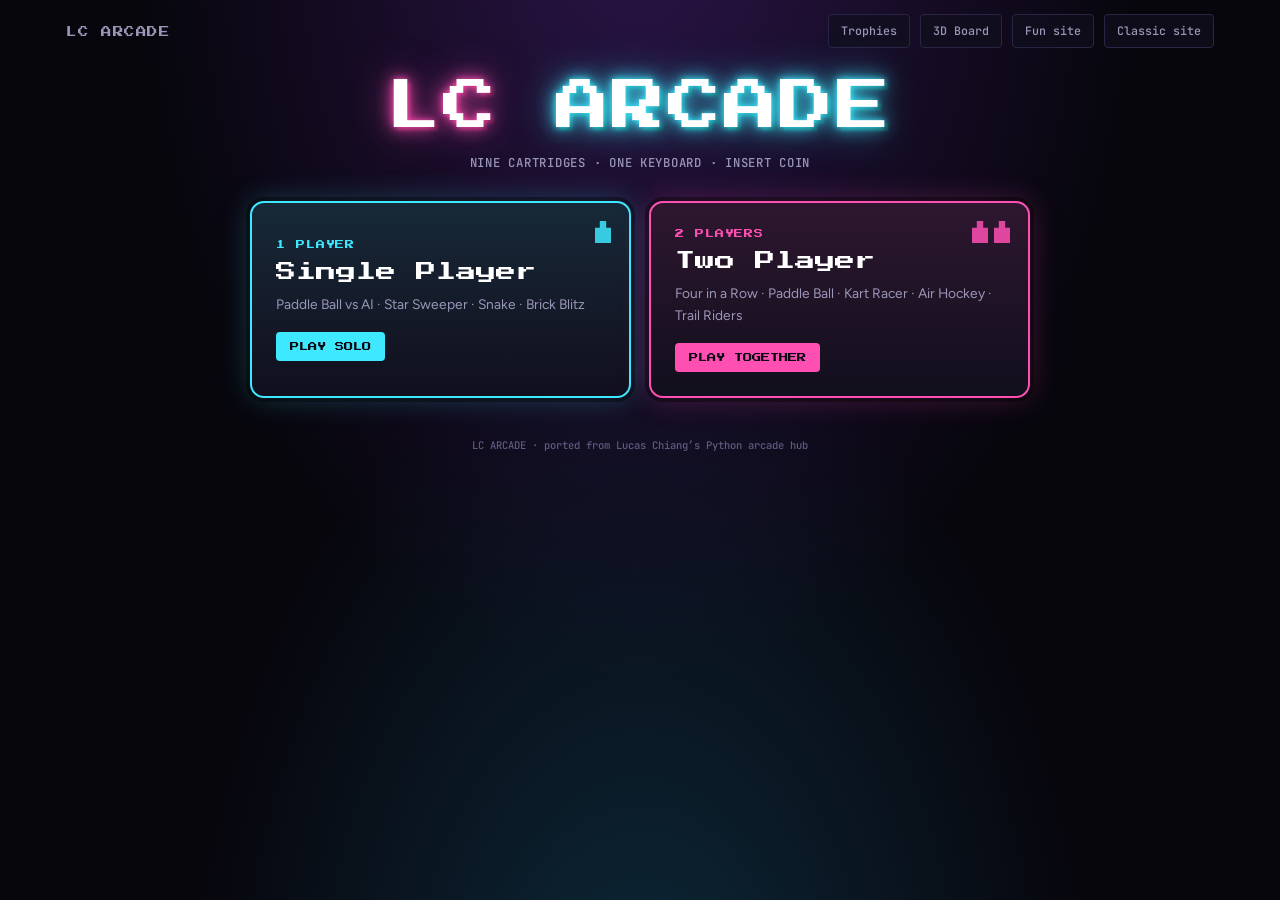
==== commit 2c5d42bb: "Add Silicon Siege tower defense, trophy case and golden binder card - Four in a Row x4 in a row unlo" ====
--- a/arcade.html
+++ b/arcade.html
@@ -79,6 +79,11 @@
 .cart .d{color:var(--muted);font-size:.86rem}
 .cart .ctl{font:500 .7rem var(--mono);color:var(--c);letter-spacing:.03em}
 .cart .best{position:absolute;top:8px;right:8px;font:500 .62rem var(--mono);background:rgba(7,6,13,.85);border:1px solid var(--c);color:var(--c);padding:3px 7px;border-radius:3px}
+.cart.wide{grid-column:1 / -1;flex-direction:row}.cart.wide .shot{flex:0 0 46%;aspect-ratio:auto;min-height:190px;border-bottom:0;border-right:1.5px solid var(--line)}.cart.wide .meta{justify-content:center}
+@media (max-width:600px){.cart.wide{flex-direction:column}.cart.wide .shot{flex:none;aspect-ratio:800/560;min-height:0;border-right:0;border-bottom:1.5px solid var(--line)}}
+.cart.locked{cursor:default;opacity:.55;filter:saturate(.25)}.cart.locked:hover{transform:none;box-shadow:none;border-color:var(--line)}
+.cart.locked .shot{display:grid;place-items:center;background:repeating-linear-gradient(45deg,#0d0b16 0 10px,#110e1c 10px 20px)}.cart.locked .lockic{font:400 2rem var(--pixel);color:#5f5a80}
+.cart .new{position:absolute;top:8px;left:8px;font:400 .5rem var(--pixel);background:var(--amber);color:#140e02;padding:4px 6px;border-radius:3px}
 .cart .notch{position:absolute;top:0;left:50%;width:46px;height:8px;margin-left:-23px;background:var(--bg);border-radius:0 0 6px 6px}
 .back{all:unset;cursor:pointer;font:400 .6rem var(--pixel);padding:10px 14px;border:1.5px solid var(--line);border-radius:4px;color:var(--muted)}
 .back:hover{color:#fff;border-color:var(--cyan)}.back:focus-visible{outline:2px solid var(--amber)}
@@ -112,7 +117,7 @@
 <div class="wrap">
   <header class="top">
     <a class="brand" href="#" id="homeLink">LC ARCADE</a><span class="sp"></span>
-    <a class="lnk" href="board.html">3D Board</a><a class="lnk" href="fun.html">Fun site</a><a class="lnk" href="index.html">Classic site</a>
+    <a class="lnk" href="trophies.html">Trophies</a><a class="lnk" href="board.html">3D Board</a><a class="lnk" href="fun.html">Fun site</a><a class="lnk" href="index.html">Classic site</a>
   </header>
 
   <!-- HOME -->
@@ -143,6 +148,7 @@
   <div class="foot">LC ARCADE · ported from Lucas Chiang’s Python arcade hub</div>
 </div>
 
+<script src="achievements.js"></script>
 <script>
 (function(){
 'use strict';
@@ -382,16 +388,19 @@
 /* ================= runtime ================= */
 const cv=$('#cv'),g=cv.getContext('2d');let curId=null,cur=null,state='menu',raf=0,last=0,acc=0;const keys=new Set();
 function fit(){const r=cv.getBoundingClientRect(),d=Math.min(devicePixelRatio||1,2);cv.width=Math.round(r.width*d)||W;cv.height=Math.round(r.height*d)||H;g.setTransform(cv.width/W,0,0,cv.height/H,0,0)}
-const api={status:s=>{$('#gStatus').textContent=s},sfx,over:(title,text,rec)=>{if(state!=='play')return;state='over';let line=text;
+const ss={get(k){try{return sessionStorage.getItem(k)}catch(e){return null}},set(k,v){try{sessionStorage.setItem(k,v)}catch(e){}}};
+const api={status:s=>{$('#gStatus').textContent=s},sfx,over:(title,text,rec)=>{if(state!=='play')return;state='over';let line=text;fourDone();
   if(rec){const k='lc-arcade-'+rec.key,prev=+(store.get(k)||0);if(rec.val>prev){store.set(k,rec.val);line+=` · NEW BEST`}else line+=` · best ${prev} ${rec.label}`}
   setTimeout(()=>overlay(title,line,true),500)}};
 function overlay(title,text,isOver){const d=G[curId];$('#oTitle').textContent=title;$('#oText').textContent=text||'';$('#oKeys').innerHTML=isOver?'':d.keys.map(k=>`<span>${k}</span>`).join('');
   const B=$('#oBtns');B.innerHTML='';const b=document.createElement('button');b.className='btn';b.type='button';b.textContent=isOver?'PLAY AGAIN':(state==='paused'?'RESUME':'START');b.addEventListener('click',()=>{if(state==='paused'){state='play';$('#ovl').hidden=true;cv.focus()}else begin()});B.appendChild(b);
   const m=document.createElement('button');m.className='btn alt';m.type='button';m.textContent='MENU';m.addEventListener('click',()=>show(SOLO.includes(curId)?'solo':'duo'));B.appendChild(m);
   $('#ovl').hidden=false;setTimeout(()=>b.focus({preventScroll:true}),30)}
-function begin(){cur=Object.create(G[curId]);cur.init();api.status('');cur.step(new Set(),{status:api.status,sfx(){},over(){}});state='play';$('#ovl').hidden=true;acc=0;last=performance.now();cv.focus({preventScroll:true})}
+function fourDone(){if(curId!=='four')return;const n=(+ss.get('lc-four-streak')||0)+1;ss.set('lc-four-streak',n);
+  if(n>=4&&store.get('lc-td')!=='1'){store.set('lc-td','1');if(window.LCAch)LCAch.unlock('connect4');setTimeout(()=>api.status('NEW CARTRIDGE UNLOCKED · CHECK SINGLE PLAYER'),700)}else if(n>=4&&window.LCAch)LCAch.unlock('connect4')}
+function begin(){if(window.LCAch)LCAch.unlock('arcade');cur=Object.create(G[curId]);cur.init();api.status('');cur.step(new Set(),{status:api.status,sfx(){},over(){}});state='play';$('#ovl').hidden=true;acc=0;last=performance.now();cv.focus({preventScroll:true})}
 function loop(now){raf=requestAnimationFrame(loop);if(!cur)return;let dt=Math.min(.1,(now-last)/1000);last=now;if(state==='play'&&!document.hidden){acc+=dt;let n=0;while(acc>=1/60&&n<6){cur.step(keys,api);acc-=1/60;n++;if(state!=='play')break}}cur.draw(g)}
-function openGame(id){curId=id;const d=G[id];show('game');$('#gTitle').textContent=d.title.toUpperCase();$('#bezel').style.setProperty('--c',d.color);$('#ovl').style.setProperty('--c',d.color);
+function openGame(id){if(id!=='four')ss.set('lc-four-streak',0);curId=id;const d=G[id];show('game');$('#gTitle').textContent=d.title.toUpperCase();$('#bezel').style.setProperty('--c',d.color);$('#ovl').style.setProperty('--c',d.color);
   $('#touchNote').hidden=!(coarse&&DUO.includes(id)&&id!=='four');fit();cur=Object.create(d);cur.init();state='ready';api.status('');overlay(d.title.toUpperCase(),d.desc,false);
   try{history.replaceState(null,'','#'+id)}catch(e){}}
 function show(v){['home','list','game'].forEach(n=>$('#v'+n[0].toUpperCase()+n.slice(1)).hidden=n!==(v==='solo'||v==='duo'?'list':v));
@@ -405,7 +414,20 @@
     const c=b.querySelector('canvas'),x=c.getContext('2d');x.scale(400/W,280/H);const inst=Object.create(d);inst.init();const k=new Set();const quiet={status(){},sfx(){},over(){}};
     try{for(let i=0;i<({kart:200,hockey:40,trails:90,snake:400,stars:30,paddle:50,paddle2:50,bricks:1,four:1})[id];i++){if(id==='kart'){k.add('KeyW');k.add('ArrowUp');if(i%7<2)k.add('KeyD');else k.delete('KeyD')}inst.step(k,quiet)}
       if(id==='four'){[[3,1],[3,2],[4,1],[2,2],[4,2],[5,1]].forEach(([c,p],i)=>{let r=5;while(inst.b[r][c])r--;inst.b[r][c]=p})}inst.draw(x)}catch(e){}});
+  if(mode==='solo')grid.appendChild(tdCart());
   setTimeout(()=>{const f=grid.querySelector('.cart');f&&f.focus({preventScroll:true})},30)}
+function tdCart(){const on=store.get('lc-td')==='1',seen=store.get('lc-td-seen')==='1';
+  if(!on){const d=document.createElement('div');d.className='cart wide locked';d.setAttribute('aria-label','Locked cartridge');d.style.setProperty('--c','#5f5a80');
+    d.innerHTML='<span class="notch"></span><div class="shot"><span class="lockic">?</span></div><div class="meta"><h3>???</h3><span class="d">A cartridge you haven’t unlocked yet. Some games are better played in a row.</span><span class="ctl">LOCKED</span></div>';return d}
+  const a=document.createElement('a');a.className='cart wide';a.href='td.html';a.style.setProperty('--c','#ffc23e');
+  a.innerHTML=`<span class="notch"></span>${seen?'':'<span class="new">NEW</span>'}<div class="shot"><canvas width="480" height="300"></canvas></div><div class="meta"><h3>Silicon Siege</h3><span class="d">Tower defense on the LC-2030 board. 104 towers, 12-node skill trees, 40 waves, four bosses. Roughly 20 minutes, and it gets hard.</span><span class="ctl">Mouse · Space sends next wave · F speed</span></div>`;
+  a.addEventListener('click',()=>store.set('lc-td-seen','1'));
+  const x=a.querySelector('canvas').getContext('2d');x.fillStyle='#070a12';x.fillRect(0,0,480,300);x.strokeStyle='rgba(120,160,255,.08)';for(let i=0;i<=480;i+=20){x.beginPath();x.moveTo(i,0);x.lineTo(i,300);x.stroke()}for(let i=0;i<=300;i+=20){x.beginPath();x.moveTo(0,i);x.lineTo(480,i);x.stroke()}
+  const P=[[0,50],[110,50],[110,150],[50,150],[50,250],[210,250],[210,90],[310,90],[310,210],[410,210],[410,70],[480,70]];x.lineJoin='round';x.strokeStyle='#1a1206';x.lineWidth=18;x.beginPath();P.forEach((p,i)=>i?x.lineTo(...p):x.moveTo(...p));x.stroke();x.strokeStyle='rgba(224,168,74,.7)';x.lineWidth=1.5;x.setLineDash([5,7]);x.stroke();x.setLineDash([]);
+  [[150,110,'#ff4fb3'],[260,170,'#9fd6ff'],[360,140,'#ffc23e'],[80,200,'#46f08f'],[360,40,'#ff8a3e'],[260,40,'#7fe8ff']].forEach(([X,Y,c])=>{x.fillStyle='#0b0f1a';x.strokeStyle='#2b3555';x.lineWidth=1.5;x.fillRect(X-12,Y-12,24,24);x.strokeRect(X-12,Y-12,24,24);x.shadowColor=c;x.shadowBlur=10;x.fillStyle=c;x.beginPath();x.arc(X,Y,6,0,6.283);x.fill();x.shadowBlur=0});
+  x.shadowColor='#ff4fb3';x.shadowBlur=12;x.strokeStyle='#ff4fb3';x.lineWidth=2.5;x.beginPath();x.moveTo(150,110);x.lineTo(210,150);x.stroke();x.strokeStyle='#cfeaff';x.shadowColor='#9fd6ff';x.lineWidth=2;x.beginPath();x.moveTo(260,170);x.lineTo(290,190);x.lineTo(284,200);x.lineTo(310,206);x.stroke();x.shadowBlur=0;
+  [[210,160,'#3ee8ff'],[210,200,'#46f08f'],[310,180,'#a98bff'],[330,210,'#46f08f'],[110,110,'#3ee8ff']].forEach(([X,Y,c])=>{x.fillStyle=c;x.shadowColor=c;x.shadowBlur=8;x.fillRect(X-5,Y-5,10,10)});x.shadowBlur=0;
+  x.fillStyle='#0b1220';x.strokeStyle='#3ee8ff';x.lineWidth=2;x.fillRect(440,50,34,34);x.strokeRect(440,50,34,34);x.font='10px "Press Start 2P",monospace';x.fillStyle='#fff';x.fillText('LC',447,72);return a}
 document.querySelectorAll('.mode').forEach(b=>b.addEventListener('click',()=>show(b.dataset.mode)));
 document.querySelectorAll('[data-nav="home"]').forEach(b=>b.addEventListener('click',()=>show('home')));
 $('#homeLink').addEventListener('click',e=>{e.preventDefault();show('home')});
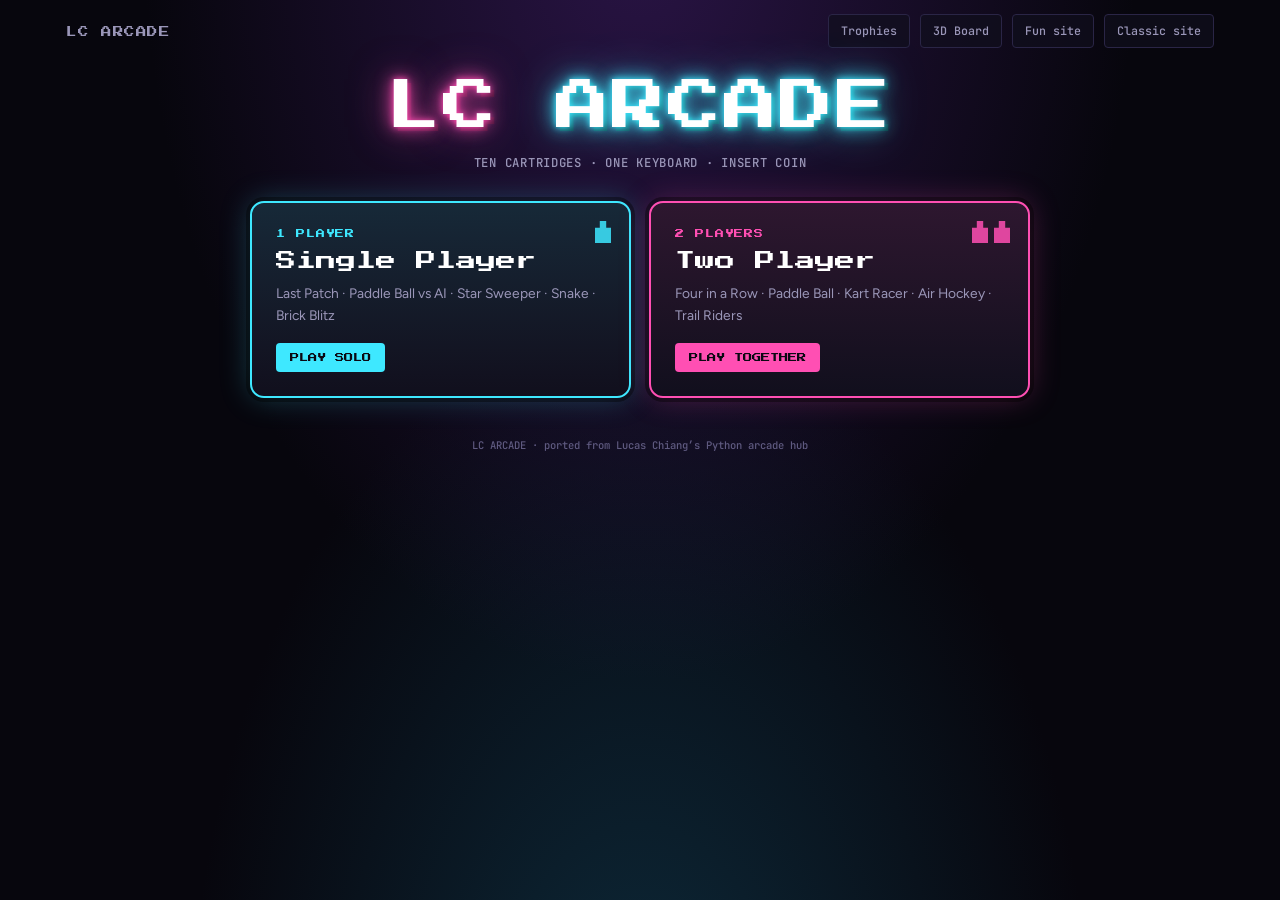
==== commit e46cc92b: "Add Last Patch: metroidvania stage 1 in the arcade Motherboard and CPU areas, Rot Weaver and Thread " ====
--- a/arcade.html
+++ b/arcade.html
@@ -122,9 +122,9 @@
 
   <!-- HOME -->
   <section id="vHome">
-    <div class="marquee"><h1 class="flick">LC <span>ARCADE</span></h1><p>NINE CARTRIDGES · ONE KEYBOARD · INSERT COIN</p></div>
+    <div class="marquee"><h1 class="flick">LC <span>ARCADE</span></h1><p>TEN CARTRIDGES · ONE KEYBOARD · INSERT COIN</p></div>
     <div class="modes">
-      <button class="mode" type="button" data-mode="solo" style="--c:var(--cyan)"><span class="players"><i></i></span><div class="k">1 PLAYER</div><h2>Single Player</h2><p>Paddle Ball vs AI · Star Sweeper · Snake · Brick Blitz</p><span class="go">PLAY SOLO</span></button>
+      <button class="mode" type="button" data-mode="solo" style="--c:var(--cyan)"><span class="players"><i></i></span><div class="k">1 PLAYER</div><h2>Single Player</h2><p>Last Patch · Paddle Ball vs AI · Star Sweeper · Snake · Brick Blitz</p><span class="go">PLAY SOLO</span></button>
       <button class="mode" type="button" data-mode="duo" style="--c:var(--pink)"><span class="players"><i></i><i></i></span><div class="k">2 PLAYERS</div><h2>Two Player</h2><p>Four in a Row · Paddle Ball · Kart Racer · Air Hockey · Trail Riders</p><span class="go">PLAY TOGETHER</span></button>
     </div>
   </section>
@@ -414,8 +414,25 @@
     const c=b.querySelector('canvas'),x=c.getContext('2d');x.scale(400/W,280/H);const inst=Object.create(d);inst.init();const k=new Set();const quiet={status(){},sfx(){},over(){}};
     try{for(let i=0;i<({kart:200,hockey:40,trails:90,snake:400,stars:30,paddle:50,paddle2:50,bricks:1,four:1})[id];i++){if(id==='kart'){k.add('KeyW');k.add('ArrowUp');if(i%7<2)k.add('KeyD');else k.delete('KeyD')}inst.step(k,quiet)}
       if(id==='four'){[[3,1],[3,2],[4,1],[2,2],[4,2],[5,1]].forEach(([c,p],i)=>{let r=5;while(inst.b[r][c])r--;inst.b[r][c]=p})}inst.draw(x)}catch(e){}});
-  if(mode==='solo')grid.appendChild(tdCart());
+  if(mode==='solo'){grid.appendChild(lpCart());grid.appendChild(tdCart())}
   setTimeout(()=>{const f=grid.querySelector('.cart');f&&f.focus({preventScroll:true})},30)}
+function lpCart(){const seen=store.get('lc-lp-seen')==='1';const a=document.createElement('a');a.className='cart wide';a.href='lp.html';a.style.setProperty('--c','#7dff9a');
+  a.innerHTML=`<span class="notch"></span>${seen?'':'<span class="new">NEW</span>'}<div class="shot"><canvas width="480" height="300"></canvas></div><div class="meta"><h3>Last Patch</h3><span class="d">A tiny technician explores an infected laptop, gains new abilities, and fights the viruses eating each part. Normal, Nightmare and permadeath Impossible modes.</span><span class="ctl">← → move · ↑ jump · ↓ duck · Space attack · E shoot</span></div>`;
+  a.addEventListener('click',()=>store.set('lc-lp-seen','1'));
+  const x=a.querySelector('canvas').getContext('2d');const bg=x.createLinearGradient(0,0,0,300);bg.addColorStop(0,'#03110a');bg.addColorStop(1,'#071c10');x.fillStyle=bg;x.fillRect(0,0,480,300);
+  x.strokeStyle='rgba(125,255,154,.12)';x.lineWidth=3;[[20,60,140,60,180,100],[300,30,300,120,380,120],[60,200,200,200,240,160]].forEach(q=>{x.beginPath();x.moveTo(q[0],q[1]);x.lineTo(q[2],q[3]);x.lineTo(q[4],q[5]);x.stroke()});
+  x.fillStyle='#0a2416';x.fillRect(0,250,480,50);x.fillStyle='#d9a441';x.fillRect(0,250,480,2);
+  // weaver
+  x.save();x.translate(330,150);x.strokeStyle='#5a2378';x.lineWidth=5;x.lineCap='round';[-1,1].forEach(s=>{for(let i=0;i<4;i++){x.beginPath();x.moveTo(s*10,0);x.lineTo(s*(50+i*22),-30-i*6);x.lineTo(s*(70+i*24),100);x.stroke()}});
+  const gr=x.createRadialGradient(-8,-10,4,0,0,46);gr.addColorStop(0,'#5a2378');gr.addColorStop(1,'#14061e');x.fillStyle=gr;x.beginPath();x.arc(0,0,42,0,6.283);x.fill();
+  x.fillStyle='#f2e9ff';x.beginPath();x.ellipse(0,-8,17,11,0,0,6.283);x.fill();x.fillStyle='#ff2e4d';x.beginPath();x.arc(-6,-8,8,0,6.283);x.fill();x.fillStyle='#14061e';x.fillRect(-7,-14,2.5,12);
+  x.fillStyle='#e9e2c8';for(let i=-3;i<=3;i++){x.beginPath();x.moveTo(i*6-3,16);x.lineTo(i*6,24);x.lineTo(i*6+3,16);x.fill()}x.restore();
+  // hero
+  x.save();x.translate(120,250);x.strokeStyle='#18213d';x.lineWidth=5;x.beginPath();x.moveTo(-3,-14);x.lineTo(-6,0);x.moveTo(3,-14);x.lineTo(6,0);x.stroke();x.fillStyle='#24325e';x.fillRect(-8,-30,16,19);
+  x.fillStyle='#e9edf6';x.beginPath();x.arc(0,-39,10.5,0,6.283);x.fill();x.fillStyle='#0b1020';x.fillRect(-1,-43,11,7);x.shadowColor='#3ee8ff';x.shadowBlur=10;x.fillStyle='#3ee8ff';x.fillRect(2,-41,7,2.5);x.shadowBlur=0;
+  x.strokeStyle='#3ee8ff';x.lineWidth=3;x.beginPath();x.moveTo(-6,-36);x.quadraticCurveTo(-30,-40,-44,-30);x.stroke();
+  const sg=x.createLinearGradient(0,-60,0,20);sg.addColorStop(0,'rgba(62,232,255,0)');sg.addColorStop(.5,'#eaffff');sg.addColorStop(1,'rgba(62,232,255,.2)');x.fillStyle=sg;x.beginPath();x.arc(14,-22,44,-1.1,1.1);x.arc(6,-22,30,1.1,-1.1,true);x.fill();x.restore();
+  x.font='22px "Press Start 2P",monospace';x.fillStyle='#e6fff0';x.fillText('LAST PATCH',22,40);return a}
 function tdCart(){const on=store.get('lc-td')==='1',seen=store.get('lc-td-seen')==='1';
   if(!on){const d=document.createElement('div');d.className='cart wide locked';d.setAttribute('aria-label','Locked cartridge');d.style.setProperty('--c','#5f5a80');
     d.innerHTML='<span class="notch"></span><div class="shot"><span class="lockic">?</span></div><div class="meta"><h3>???</h3><span class="d">A cartridge you haven’t unlocked yet. Some games are better played in a row.</span><span class="ctl">LOCKED</span></div>';return d}
